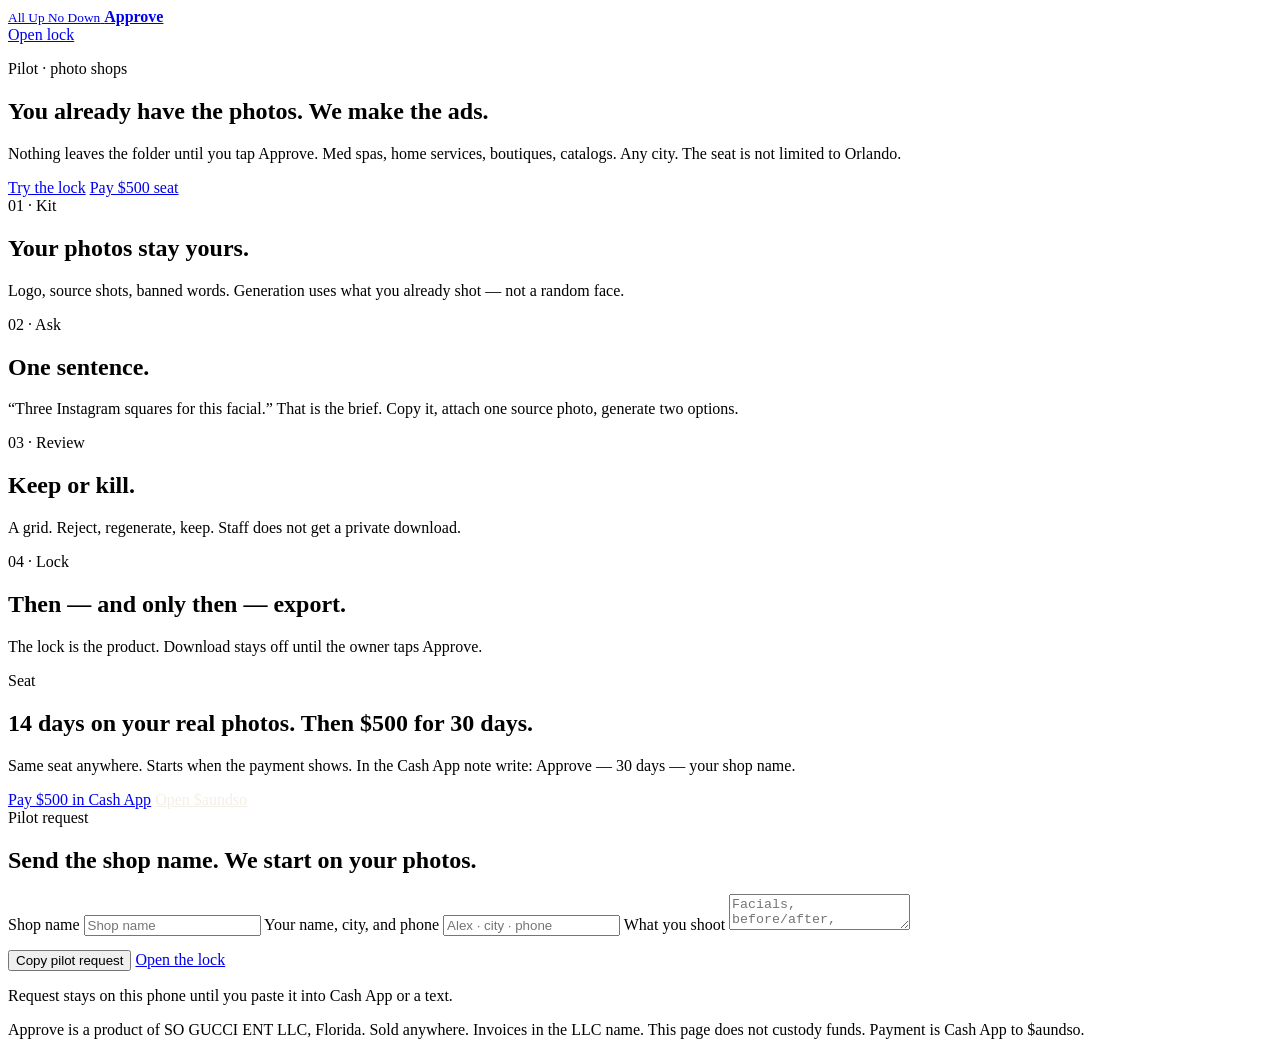
==== approve/index.html @ 89608ebf "Publish Approve site on the live Pages host" ====
<!DOCTYPE html>
<html lang="en">
<head>
  <meta charset="utf-8">
  <meta name="viewport" content="width=device-width, initial-scale=1">
  <title>Approve — All Up No Down</title>
  <meta name="description" content="Your photos stay yours. Ads do not export until you tap Approve. $500 for 30 days after a 14-day pilot.">
  <link rel="stylesheet" href="styles.css">
</head>
<body>
  <header class="wrap top">
    <a class="brand" href="index.html">
      <small>All Up No Down</small>
      <strong>Approve</strong>
    </a>
    <nav class="nav">
      <a class="btn ghost" href="lock.html">Open lock</a>
    </nav>
  </header>
  <main class="wrap">
    <section class="hero">
      <p class="kicker">Pilot · photo shops</p>
      <h1>You already have the photos. We make the ads.</h1>
      <p class="lede">Nothing leaves the folder until you tap Approve. Med spas, home services, boutiques, catalogs. Any city. The seat is not limited to Orlando.</p>
      <div class="row">
        <a class="btn" href="lock.html">Try the lock</a>
        <a class="btn cash" href="https://cash.app/$aundso/500">Pay $500 seat</a>
      </div>
    </section>
    <section class="grid">
      <article class="card">
        <span>01 · Kit</span>
        <h2>Your photos stay yours.</h2>
        <p>Logo, source shots, banned words. Generation uses what you already shot — not a random face.</p>
      </article>
      <article class="card">
        <span>02 · Ask</span>
        <h2>One sentence.</h2>
        <p>“Three Instagram squares for this facial.” That is the brief. Copy it, attach one source photo, generate two options.</p>
      </article>
      <article class="card">
        <span>03 · Review</span>
        <h2>Keep or kill.</h2>
        <p>A grid. Reject, regenerate, keep. Staff does not get a private download.</p>
      </article>
      <article class="card">
        <span>04 · Lock</span>
        <h2>Then — and only then — export.</h2>
        <p>The lock is the product. Download stays off until the owner taps Approve.</p>
      </article>
    </section>
    <section class="price" id="seat">
      <div>
        <p class="kicker">Seat</p>
        <h2>14 days on your real photos. Then $500 for 30 days.</h2>
        <p>Same seat anywhere. Starts when the payment shows. In the Cash App note write: Approve — 30 days — your shop name.</p>
      </div>
      <div class="row">
        <a class="btn cash" href="https://cash.app/$aundso/500">Pay $500 in Cash App</a>
        <a class="btn ghost" style="border-color:#f4efe6;color:#f4efe6" href="https://cash.app/$aundso">Open $aundso</a>
      </div>
    </section>
    <section class="card" id="pilot">
      <span>Pilot request</span>
      <h2>Send the shop name. We start on your photos.</h2>
      <form id="pilot-form">
        <label for="shop">Shop name</label>
        <input id="shop" name="shop" required placeholder="Shop name">
        <label for="contact">Your name, city, and phone</label>
        <input id="contact" name="contact" required placeholder="Alex · city · phone">
        <label for="note">What you shoot</label>
        <textarea id="note" name="note" placeholder="Facials, before/after, Instagram squares."></textarea>
        <div class="row" style="margin-top:14px">
          <button class="btn" type="submit">Copy pilot request</button>
          <a class="btn ghost" href="lock.html">Open the lock</a>
        </div>
      </form>
      <p class="fine" id="pilot-status">Request stays on this phone until you paste it into Cash App or a text.</p>
    </section>
  </main>
  <footer class="wrap">
    <p>Approve is a product of SO GUCCI ENT LLC, Florida. Sold anywhere. Invoices in the LLC name. This page does not custody funds. Payment is Cash App to $aundso.</p>
  </footer>
  <div class="toast" id="toast"></div>
  <script src="app.js"></script>
</body>
</html>
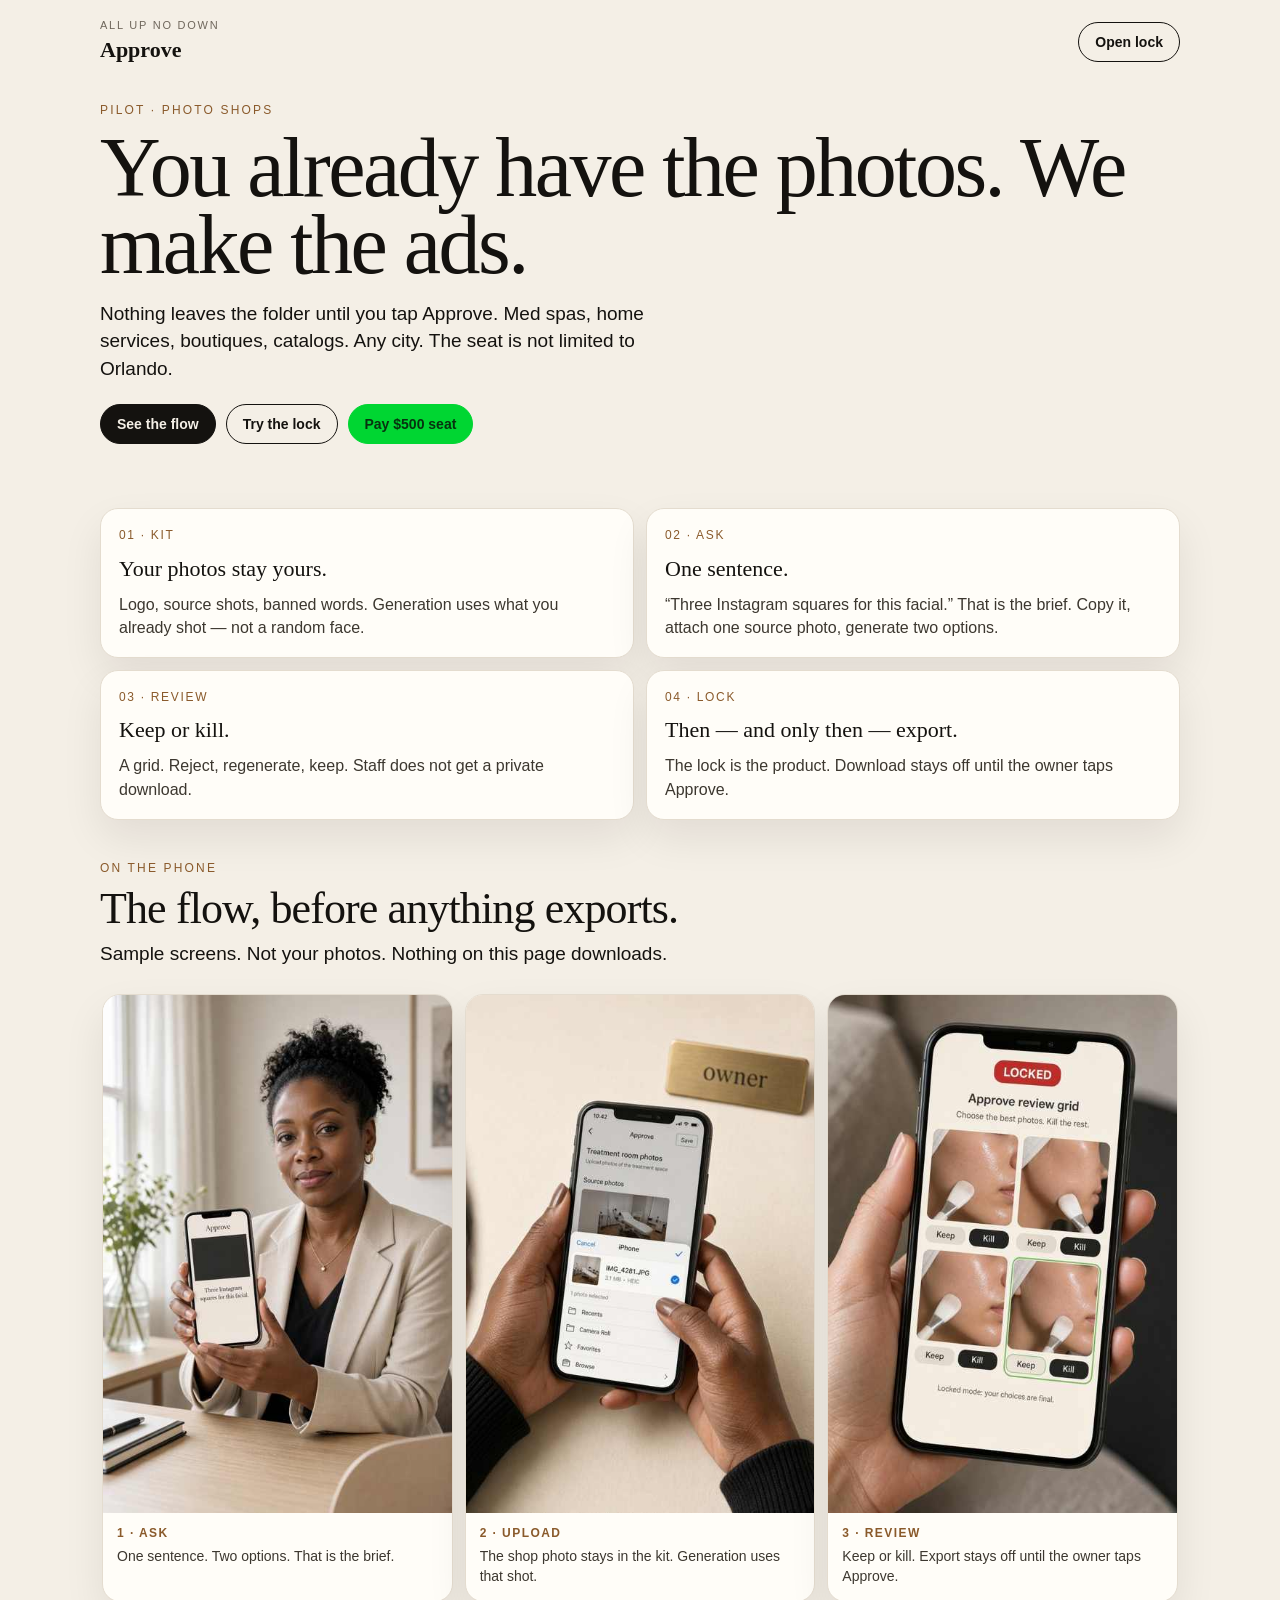
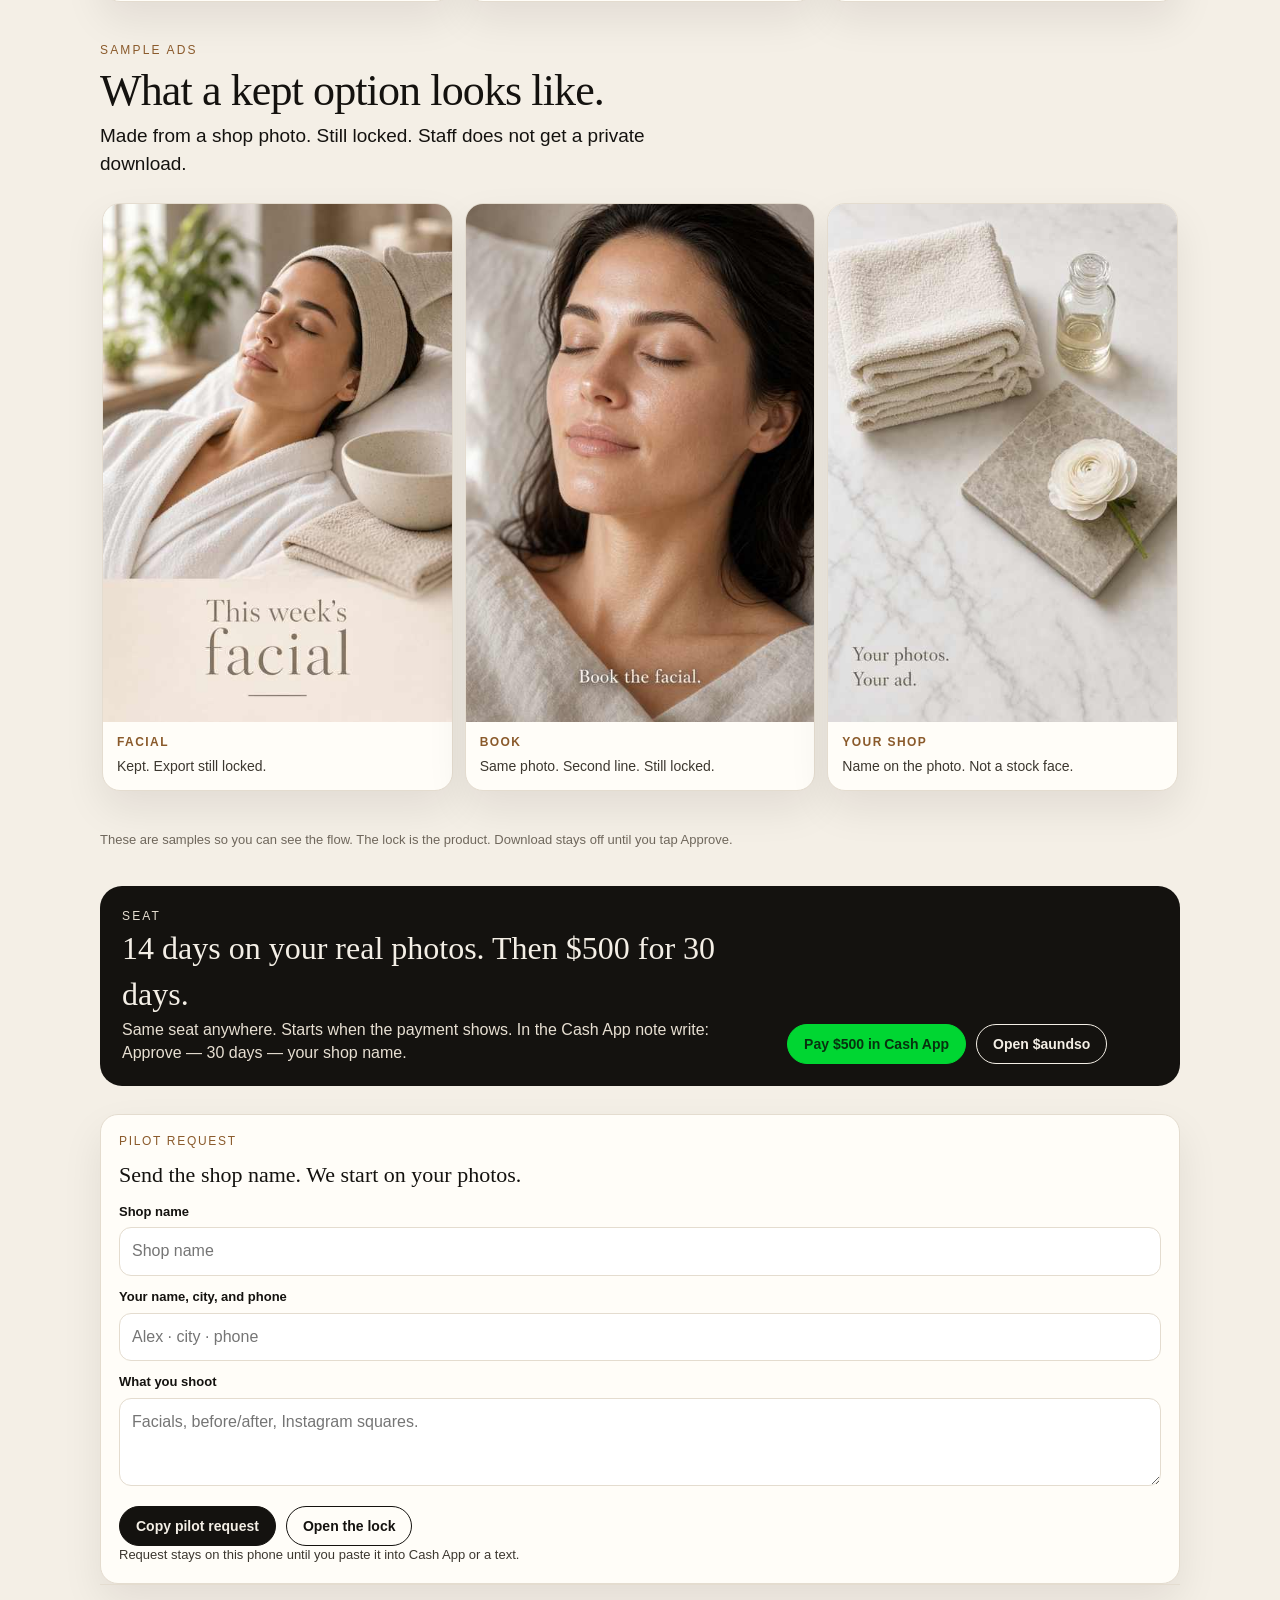
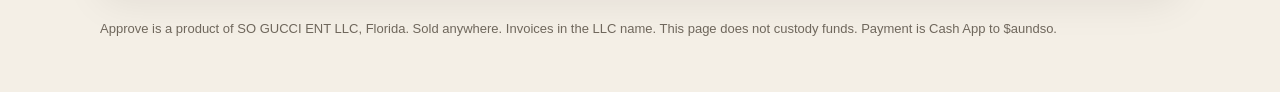
==== commit e3cb7ad2: "Show the Approve flow on the live page. Sample ask, upload, review, and three locked ads. Export sta" ====
--- a/approve/index.html
+++ b/approve/index.html
@@ -23,7 +23,8 @@
       <h1>You already have the photos. We make the ads.</h1>
       <p class="lede">Nothing leaves the folder until you tap Approve. Med spas, home services, boutiques, catalogs. Any city. The seat is not limited to Orlando.</p>
       <div class="row">
-        <a class="btn" href="lock.html">Try the lock</a>
+        <a class="btn" href="#flow">See the flow</a>
+        <a class="btn ghost" href="lock.html">Try the lock</a>
         <a class="btn cash" href="https://cash.app/$aundso/500">Pay $500 seat</a>
       </div>
     </section>
@@ -49,6 +50,45 @@
         <p>The lock is the product. Download stays off until the owner taps Approve.</p>
       </article>
     </section>
+
+    <section class="examples" id="flow">
+      <p class="kicker">On the phone</p>
+      <h2>The flow, before anything exports.</h2>
+      <p class="lede">Sample screens. Not your photos. Nothing on this page downloads.</p>
+      <div class="frames">
+        <figure>
+          <img src="ex/ask.jpg" alt="Approve phone screen: type one sentence, then make two options">
+          <figcaption><strong>1 · Ask</strong> One sentence. Two options. That is the brief.</figcaption>
+        </figure>
+        <figure>
+          <img src="ex/upload.jpg" alt="Approve phone screen: photo attached from the shop kit">
+          <figcaption><strong>2 · Upload</strong> The shop photo stays in the kit. Generation uses that shot.</figcaption>
+        </figure>
+        <figure>
+          <img src="ex/review.jpg" alt="Approve phone screen: keep or kill two ad options, export still locked">
+          <figcaption><strong>3 · Review</strong> Keep or kill. Export stays off until the owner taps Approve.</figcaption>
+        </figure>
+      </div>
+      <p class="kicker">Sample ads</p>
+      <h2>What a kept option looks like.</h2>
+      <p class="lede">Made from a shop photo. Still locked. Staff does not get a private download.</p>
+      <div class="frames ads">
+        <figure>
+          <img src="ex/facial.jpg" alt="Sample locked ad: Glow facial, this week only">
+          <figcaption><strong>Facial</strong> Kept. Export still locked.</figcaption>
+        </figure>
+        <figure>
+          <img src="ex/book.jpg" alt="Sample locked ad: book this week, spots open">
+          <figcaption><strong>Book</strong> Same photo. Second line. Still locked.</figcaption>
+        </figure>
+        <figure>
+          <img src="ex/yours.jpg" alt="Sample locked ad with the shop name on the photo">
+          <figcaption><strong>Your shop</strong> Name on the photo. Not a stock face.</figcaption>
+        </figure>
+      </div>
+      <p class="fine">These are samples so you can see the flow. The lock is the product. Download stays off until you tap Approve.</p>
+    </section>
+
     <section class="price" id="seat">
       <div>
         <p class="kicker">Seat</p>
--- a/approve/styles.css
+++ b/approve/styles.css
@@ -0,0 +1,244 @@
+:root {
+  --ink: #14120f;
+  --paper: #f4efe6;
+  --card: #fffdf8;
+  --line: #e4dccf;
+  --muted: #6f675c;
+  --brass: #8a5a2b;
+  --lock: #8f2d2d;
+  --ok: #1f6b45;
+  --shadow: 0 18px 40px rgba(20, 18, 15, 0.08);
+  font-family: "Iowan Old Style", "Palatino Linotype", Palatino, Georgia, serif;
+}
+* { box-sizing: border-box; }
+html { scroll-behavior: smooth; }
+body {
+  margin: 0;
+  background: var(--paper);
+  color: var(--ink);
+  font-family: "Avenir Next", "Segoe UI", sans-serif;
+  line-height: 1.45;
+}
+a { color: inherit; }
+img { max-width: 100%; display: block; }
+.wrap { width: min(1080px, calc(100% - 32px)); margin: 0 auto; }
+.top {
+  display: flex;
+  justify-content: space-between;
+  align-items: center;
+  padding: 18px 0;
+  gap: 12px;
+}
+.brand { text-decoration: none; }
+.brand small {
+  display: block;
+  letter-spacing: 0.16em;
+  text-transform: uppercase;
+  font-size: 11px;
+  color: var(--muted);
+}
+.brand strong { font-family: Georgia, serif; font-size: 22px; font-weight: 600; }
+.nav { display: flex; gap: 8px; align-items: center; }
+.btn, button.btn {
+  appearance: none;
+  border: 1px solid var(--ink);
+  background: var(--ink);
+  color: var(--paper);
+  text-decoration: none;
+  border-radius: 999px;
+  padding: 12px 16px;
+  font: 600 14px/1 "Avenir Next", "Segoe UI", sans-serif;
+  cursor: pointer;
+  display: inline-flex;
+  align-items: center;
+  justify-content: center;
+  gap: 8px;
+}
+.btn.ghost { background: transparent; color: var(--ink); }
+.btn.cash { background: #00d632; border-color: #00d632; color: #07320f; }
+.btn:disabled { opacity: 0.45; cursor: not-allowed; }
+.hero { padding: 18px 0 36px; }
+.kicker {
+  letter-spacing: 0.18em;
+  text-transform: uppercase;
+  font-size: 12px;
+  color: var(--brass);
+  margin: 0 0 10px;
+}
+h1 {
+  font-family: Georgia, serif;
+  font-weight: 500;
+  font-size: clamp(42px, 10vw, 84px);
+  line-height: 0.92;
+  margin: 0 0 16px;
+  letter-spacing: -0.03em;
+}
+.lede { font-size: 19px; max-width: 38rem; margin: 0 0 22px; }
+.row { display: flex; flex-wrap: wrap; gap: 10px; }
+.grid {
+  display: grid;
+  grid-template-columns: 1fr;
+  gap: 12px;
+  margin: 28px 0 40px;
+}
+.card {
+  background: var(--card);
+  border: 1px solid var(--line);
+  border-radius: 18px;
+  padding: 18px;
+  box-shadow: var(--shadow);
+}
+.card span {
+  display: block;
+  font-size: 12px;
+  letter-spacing: 0.14em;
+  text-transform: uppercase;
+  color: var(--brass);
+  margin-bottom: 8px;
+}
+.card h2 { margin: 0 0 8px; font-size: 22px; font-family: Georgia, serif; font-weight: 500; }
+.card p { margin: 0; color: #3c372f; }
+.price {
+  display: grid;
+  gap: 16px;
+  background: var(--ink);
+  color: var(--paper);
+  border-radius: 22px;
+  padding: 22px;
+  margin-bottom: 28px;
+}
+.price h2 { font-family: Georgia, serif; font-weight: 500; font-size: 32px; margin: 0; }
+.price p { margin: 0; color: #e7dfd2; }
+.fine { color: var(--muted); font-size: 13px; }
+footer {
+  border-top: 1px solid var(--line);
+  padding: 22px 0 40px;
+  color: var(--muted);
+  font-size: 13px;
+}
+.lockbar {
+  display: flex;
+  justify-content: space-between;
+  align-items: center;
+  gap: 8px;
+  border: 1px solid var(--line);
+  background: #fff;
+  border-radius: 999px;
+  padding: 8px 8px 8px 14px;
+  margin-bottom: 14px;
+}
+.pill {
+  border-radius: 999px;
+  padding: 7px 10px;
+  font-size: 12px;
+  font-weight: 700;
+  letter-spacing: 0.08em;
+}
+.pill.locked { background: #f8e7e4; color: var(--lock); }
+.pill.open { background: #e5f5ec; color: var(--ok); }
+label { display: block; font-size: 13px; font-weight: 700; margin: 12px 0 6px; }
+input, textarea {
+  width: 100%;
+  border: 1px solid var(--line);
+  background: #fff;
+  border-radius: 12px;
+  padding: 12px;
+  font: 16px/1.4 "Avenir Next", "Segoe UI", sans-serif;
+  color: var(--ink);
+}
+textarea { min-height: 88px; resize: vertical; }
+.shots, .grid-review {
+  display: grid;
+  grid-template-columns: 1fr 1fr;
+  gap: 8px;
+  margin-top: 10px;
+}
+.shot, .opt {
+  border: 1px solid var(--line);
+  border-radius: 12px;
+  overflow: hidden;
+  background: #fff;
+}
+.shot img, .opt img { width: 100%; height: 140px; object-fit: cover; }
+.opt footer, .shot footer {
+  border: 0;
+  padding: 8px;
+  display: flex;
+  gap: 6px;
+}
+.opt.kept { outline: 2px solid var(--ok); }
+.log {
+  font-family: ui-monospace, SFMono-Regular, Menlo, monospace;
+  font-size: 12px;
+  background: #fff;
+  border-radius: 12px;
+  padding: 12px;
+  min-height: 72px;
+  white-space: pre-wrap;
+}
+.toast {
+  position: fixed;
+  left: 16px;
+  right: 16px;
+  bottom: 16px;
+  background: var(--ink);
+  color: var(--paper);
+  border-radius: 14px;
+  padding: 12px 14px;
+  display: none;
+}
+
+.examples { margin: 8px 0 36px; }
+.examples h2 {
+  font-family: Georgia, serif;
+  font-weight: 500;
+  font-size: clamp(28px, 6vw, 44px);
+  line-height: 0.98;
+  margin: 0 0 10px;
+  letter-spacing: -0.02em;
+}
+.frames {
+  display: flex;
+  gap: 12px;
+  overflow-x: auto;
+  scroll-snap-type: x mandatory;
+  padding: 4px 2px 12px;
+  margin: 16px 0 28px;
+}
+.frames figure {
+  flex: 0 0 min(78vw, 280px);
+  scroll-snap-align: start;
+  margin: 0;
+  background: var(--card);
+  border: 1px solid var(--line);
+  border-radius: 18px;
+  overflow: hidden;
+  box-shadow: var(--shadow);
+}
+.frames img {
+  width: 100%;
+  aspect-ratio: 480 / 713;
+  object-fit: cover;
+  background: #efe8dc;
+}
+.frames figcaption {
+  padding: 12px 14px 14px;
+  font-size: 14px;
+  color: #3c372f;
+}
+.frames figcaption strong {
+  display: block;
+  font-size: 12px;
+  letter-spacing: 0.12em;
+  text-transform: uppercase;
+  color: var(--brass);
+  margin-bottom: 4px;
+}
+
+@media (min-width: 800px) {
+  .grid { grid-template-columns: 1fr 1fr; }
+  .price { grid-template-columns: 1.4fr 0.8fr; align-items: end; }
+  .shots, .grid-review { grid-template-columns: repeat(4, 1fr); }
+  .frames { display: grid; grid-template-columns: repeat(3, 1fr); overflow: visible; }
+  .frames figure { flex: none; }
+}
